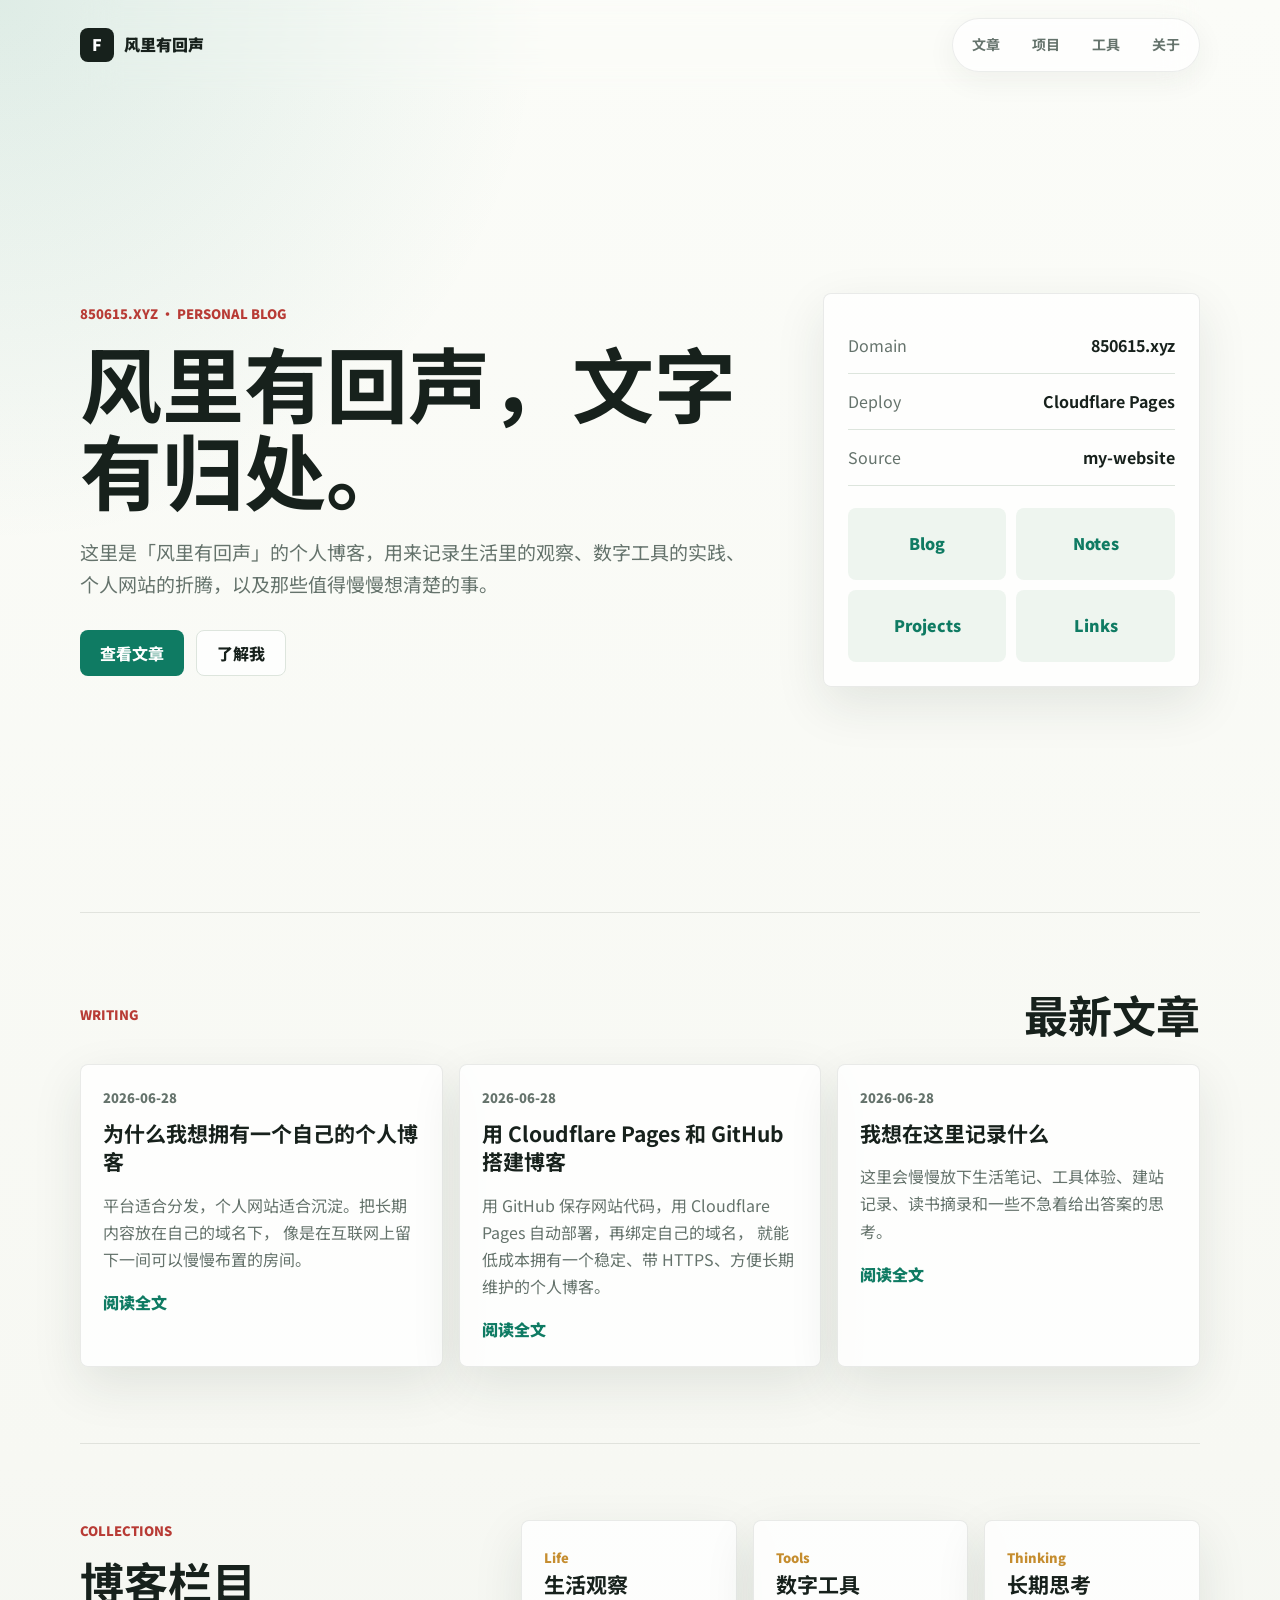
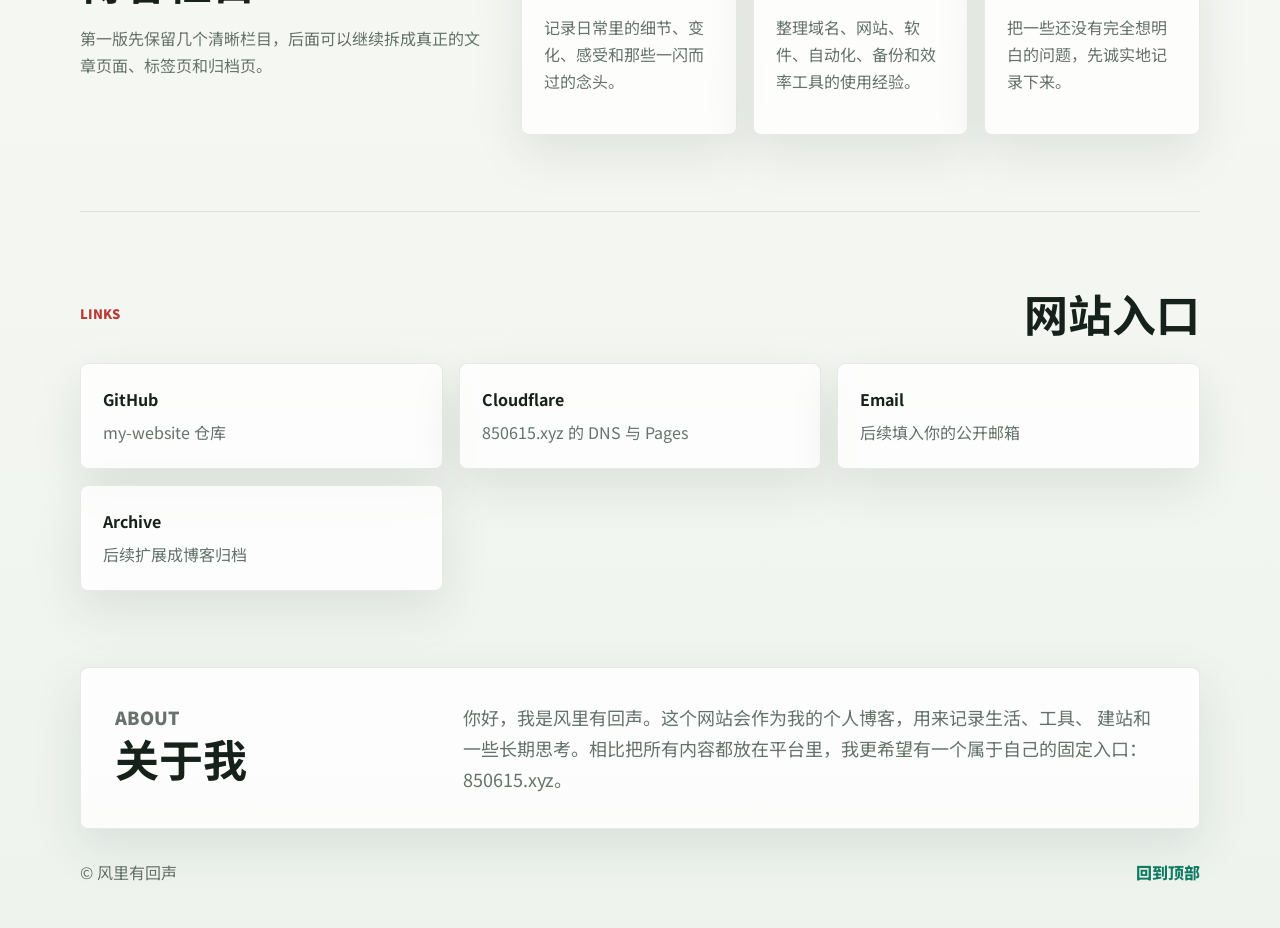
==== index.html @ 33384ec9 "Initial personal blog site" ====
<!doctype html>
<html lang="zh-CN">
  <head>
    <meta charset="utf-8" />
    <meta name="viewport" content="width=device-width, initial-scale=1" />
    <meta
      name="description"
      content="风里有回声的个人博客，记录生活观察、数字工具、个人网站和长期思考。"
    />
    <title>风里有回声 | 个人博客</title>
    <link rel="preconnect" href="https://fonts.googleapis.com" />
    <link rel="preconnect" href="https://fonts.gstatic.com" crossorigin />
    <link
      href="https://fonts.googleapis.com/css2?family=Noto+Sans+SC:wght@400;500;700;900&display=swap"
      rel="stylesheet"
    />
    <link rel="stylesheet" href="./styles.css" />
  </head>
  <body>
    <header class="site-header">
      <a class="brand" href="#top" aria-label="返回首页">
        <span class="brand-mark">F</span>
        <span>风里有回声</span>
      </a>
      <nav class="nav" aria-label="主导航">
        <a href="#writing">文章</a>
        <a href="#projects">项目</a>
        <a href="#tools">工具</a>
        <a href="#about">关于</a>
      </nav>
    </header>

    <main id="top">
      <section class="hero">
        <div class="hero-copy">
          <p class="eyebrow">850615.xyz · Personal Blog</p>
          <h1>风里有回声，文字有归处。</h1>
          <p class="hero-text">
            这里是「风里有回声」的个人博客，用来记录生活里的观察、数字工具的实践、
            个人网站的折腾，以及那些值得慢慢想清楚的事。
          </p>
          <div class="hero-actions">
            <a class="button primary" href="#writing">查看文章</a>
            <a class="button secondary" href="#about">了解我</a>
          </div>
        </div>
        <div class="hero-panel" aria-label="网站概览">
          <div class="status-row">
            <span>Domain</span>
            <strong>850615.xyz</strong>
          </div>
          <div class="status-row">
            <span>Deploy</span>
            <strong>Cloudflare Pages</strong>
          </div>
          <div class="status-row">
            <span>Source</span>
            <strong>my-website</strong>
          </div>
          <div class="mini-grid">
            <span>Blog</span>
            <span>Notes</span>
            <span>Projects</span>
            <span>Links</span>
          </div>
        </div>
      </section>

      <section id="writing" class="section">
        <div class="section-heading">
          <p class="eyebrow">Writing</p>
          <h2>最新文章</h2>
        </div>
        <div class="article-list">
          <article class="article-card">
            <p class="article-date">2026-06-28</p>
            <h3>为什么我想拥有一个自己的个人博客</h3>
            <p>
              平台适合分发，个人网站适合沉淀。把长期内容放在自己的域名下，
              像是在互联网上留下一间可以慢慢布置的房间。
            </p>
            <a href="#">阅读全文</a>
          </article>
          <article class="article-card">
            <p class="article-date">2026-06-28</p>
            <h3>用 Cloudflare Pages 和 GitHub 搭建博客</h3>
            <p>
              用 GitHub 保存网站代码，用 Cloudflare Pages 自动部署，再绑定自己的域名，
              就能低成本拥有一个稳定、带 HTTPS、方便长期维护的个人博客。
            </p>
            <a href="#">阅读全文</a>
          </article>
          <article class="article-card">
            <p class="article-date">2026-06-28</p>
            <h3>我想在这里记录什么</h3>
            <p>
              这里会慢慢放下生活笔记、工具体验、建站记录、读书摘录和一些不急着给出答案的思考。
            </p>
            <a href="#">阅读全文</a>
          </article>
        </div>
      </section>

      <section id="projects" class="section split-section">
        <div>
          <p class="eyebrow">Collections</p>
          <h2>博客栏目</h2>
          <p class="section-copy">
            第一版先保留几个清晰栏目，后面可以继续拆成真正的文章页面、标签页和归档页。
          </p>
        </div>
        <div class="project-grid">
          <article class="project-card">
            <span class="project-tag">Life</span>
            <h3>生活观察</h3>
            <p>记录日常里的细节、变化、感受和那些一闪而过的念头。</p>
          </article>
          <article class="project-card">
            <span class="project-tag">Tools</span>
            <h3>数字工具</h3>
            <p>整理域名、网站、软件、自动化、备份和效率工具的使用经验。</p>
          </article>
          <article class="project-card">
            <span class="project-tag">Thinking</span>
            <h3>长期思考</h3>
            <p>把一些还没有完全想明白的问题，先诚实地记录下来。</p>
          </article>
        </div>
      </section>

      <section id="tools" class="section">
        <div class="section-heading">
          <p class="eyebrow">Links</p>
          <h2>网站入口</h2>
        </div>
        <div class="link-grid">
          <a href="https://github.com/" target="_blank" rel="noopener noreferrer">
            <strong>GitHub</strong>
            <span>my-website 仓库</span>
          </a>
          <a href="https://dash.cloudflare.com/" target="_blank" rel="noopener noreferrer">
            <strong>Cloudflare</strong>
            <span>850615.xyz 的 DNS 与 Pages</span>
          </a>
          <a href="#about">
            <strong>Email</strong>
            <span>后续填入你的公开邮箱</span>
          </a>
          <a href="#writing">
            <strong>Archive</strong>
            <span>后续扩展成博客归档</span>
          </a>
        </div>
      </section>

      <section id="about" class="section about">
        <div>
          <p class="eyebrow">About</p>
          <h2>关于我</h2>
        </div>
        <p>
          你好，我是风里有回声。这个网站会作为我的个人博客，用来记录生活、工具、
          建站和一些长期思考。相比把所有内容都放在平台里，我更希望有一个属于自己的固定入口：
          850615.xyz。
        </p>
      </section>
    </main>

    <footer class="footer">
      <span>© <span id="year"></span> 风里有回声</span>
      <a href="#top">回到顶部</a>
    </footer>

    <script src="./script.js"></script>
  </body>
</html>
---- styles.css ----
:root {
  color-scheme: light;
  --bg: #f7f8f3;
  --paper: #ffffff;
  --ink: #17211c;
  --muted: #65736c;
  --line: #dde5dd;
  --accent: #0f7b63;
  --accent-2: #b83b35;
  --gold: #c58d2f;
  --shadow: 0 18px 50px rgba(28, 48, 40, 0.1);
}

* {
  box-sizing: border-box;
}

html {
  scroll-behavior: smooth;
}

body {
  margin: 0;
  background:
    radial-gradient(circle at top left, rgba(15, 123, 99, 0.12), transparent 34rem),
    linear-gradient(180deg, #fbfcf8 0%, var(--bg) 58%, #eef3ee 100%);
  color: var(--ink);
  font-family: "Noto Sans SC", system-ui, -apple-system, BlinkMacSystemFont, "Segoe UI", sans-serif;
  font-size: 16px;
  line-height: 1.7;
}

a {
  color: inherit;
  text-decoration: none;
}

.site-header {
  position: sticky;
  top: 0;
  z-index: 10;
  display: flex;
  align-items: center;
  justify-content: space-between;
  gap: 24px;
  width: min(1120px, calc(100% - 32px));
  margin: 0 auto;
  padding: 18px 0;
  backdrop-filter: blur(18px);
}

.brand,
.nav {
  display: flex;
  align-items: center;
}

.brand {
  gap: 10px;
  font-weight: 900;
  letter-spacing: 0;
}

.brand-mark {
  display: inline-grid;
  width: 34px;
  height: 34px;
  place-items: center;
  border-radius: 8px;
  background: var(--ink);
  color: #fff;
}

.nav {
  gap: 6px;
  padding: 6px;
  border: 1px solid rgba(23, 33, 28, 0.08);
  border-radius: 999px;
  background: rgba(255, 255, 255, 0.72);
  box-shadow: 0 8px 30px rgba(28, 48, 40, 0.06);
}

.nav a {
  padding: 8px 13px;
  border-radius: 999px;
  color: var(--muted);
  font-size: 14px;
  font-weight: 700;
}

.nav a:hover {
  background: #edf4ef;
  color: var(--ink);
}

main {
  width: min(1120px, calc(100% - 32px));
  margin: 0 auto;
}

.hero {
  display: grid;
  grid-template-columns: minmax(0, 1.3fr) minmax(280px, 0.7fr);
  gap: 42px;
  align-items: center;
  min-height: calc(100vh - 78px);
  padding: 42px 0 64px;
}

.hero-copy h1 {
  max-width: 820px;
  margin: 0;
  font-size: clamp(42px, 7vw, 82px);
  line-height: 1.05;
  letter-spacing: 0;
}

.eyebrow {
  margin: 0 0 14px;
  color: var(--accent-2);
  font-size: 13px;
  font-weight: 900;
  letter-spacing: 0;
  text-transform: uppercase;
}

.hero-text {
  max-width: 680px;
  margin: 24px 0 0;
  color: var(--muted);
  font-size: 19px;
}

.hero-actions {
  display: flex;
  flex-wrap: wrap;
  gap: 12px;
  margin-top: 30px;
}

.button {
  display: inline-flex;
  align-items: center;
  justify-content: center;
  min-height: 46px;
  padding: 0 20px;
  border-radius: 8px;
  font-weight: 800;
}

.button.primary {
  background: var(--accent);
  color: #fff;
}

.button.secondary {
  border: 1px solid var(--line);
  background: rgba(255, 255, 255, 0.78);
}

.hero-panel,
.article-card,
.project-card,
.link-grid a,
.about {
  border: 1px solid rgba(23, 33, 28, 0.09);
  border-radius: 8px;
  background: rgba(255, 255, 255, 0.78);
  box-shadow: var(--shadow);
}

.hero-panel {
  padding: 24px;
}

.status-row {
  display: flex;
  justify-content: space-between;
  gap: 18px;
  padding: 14px 0;
  border-bottom: 1px solid var(--line);
}

.status-row span {
  color: var(--muted);
}

.mini-grid {
  display: grid;
  grid-template-columns: repeat(2, minmax(0, 1fr));
  gap: 10px;
  margin-top: 22px;
}

.mini-grid span {
  display: grid;
  min-height: 72px;
  place-items: center;
  border-radius: 8px;
  background: #eef5ef;
  color: var(--accent);
  font-weight: 900;
}

.section {
  padding: 76px 0;
  border-top: 1px solid rgba(23, 33, 28, 0.1);
}

.section-heading {
  display: flex;
  align-items: end;
  justify-content: space-between;
  gap: 24px;
  margin-bottom: 24px;
}

h2 {
  margin: 0;
  font-size: clamp(28px, 4vw, 44px);
  line-height: 1.16;
  letter-spacing: 0;
}

h3 {
  margin: 0;
  font-size: 21px;
  line-height: 1.35;
  letter-spacing: 0;
}

.article-list,
.project-grid,
.link-grid {
  display: grid;
  grid-template-columns: repeat(3, minmax(0, 1fr));
  gap: 16px;
}

.article-card,
.project-card,
.link-grid a {
  padding: 22px;
}

.article-card p,
.project-card p,
.section-copy,
.about p,
.link-grid span {
  color: var(--muted);
}

.article-date,
.project-tag {
  margin: 0 0 10px;
  color: var(--gold);
  font-size: 13px;
  font-weight: 900;
}

.article-card a {
  color: var(--accent);
  font-weight: 900;
}

.split-section {
  display: grid;
  grid-template-columns: 0.75fr 1.25fr;
  gap: 34px;
  align-items: start;
}

.section-copy {
  margin: 18px 0 0;
}

.link-grid a {
  display: grid;
  gap: 6px;
}

.link-grid a:hover,
.article-card:hover,
.project-card:hover {
  transform: translateY(-2px);
  transition: transform 180ms ease;
}

.about {
  display: grid;
  grid-template-columns: 0.45fr 1fr;
  gap: 32px;
  padding: 34px;
}

.about p {
  margin: 0;
  font-size: 18px;
}

.footer {
  display: flex;
  justify-content: space-between;
  gap: 16px;
  width: min(1120px, calc(100% - 32px));
  margin: 0 auto;
  padding: 30px 0 42px;
  color: var(--muted);
}

.footer a {
  color: var(--accent);
  font-weight: 800;
}

@media (max-width: 820px) {
  .site-header {
    align-items: flex-start;
    flex-direction: column;
  }

  .nav {
    width: 100%;
    overflow-x: auto;
    justify-content: space-between;
  }

  .hero,
  .split-section,
  .about {
    grid-template-columns: 1fr;
  }

  .hero {
    min-height: auto;
    padding-top: 34px;
  }

  .article-list,
  .project-grid,
  .link-grid {
    grid-template-columns: 1fr;
  }

  .section {
    padding: 54px 0;
  }

  .footer {
    flex-direction: column;
  }
}
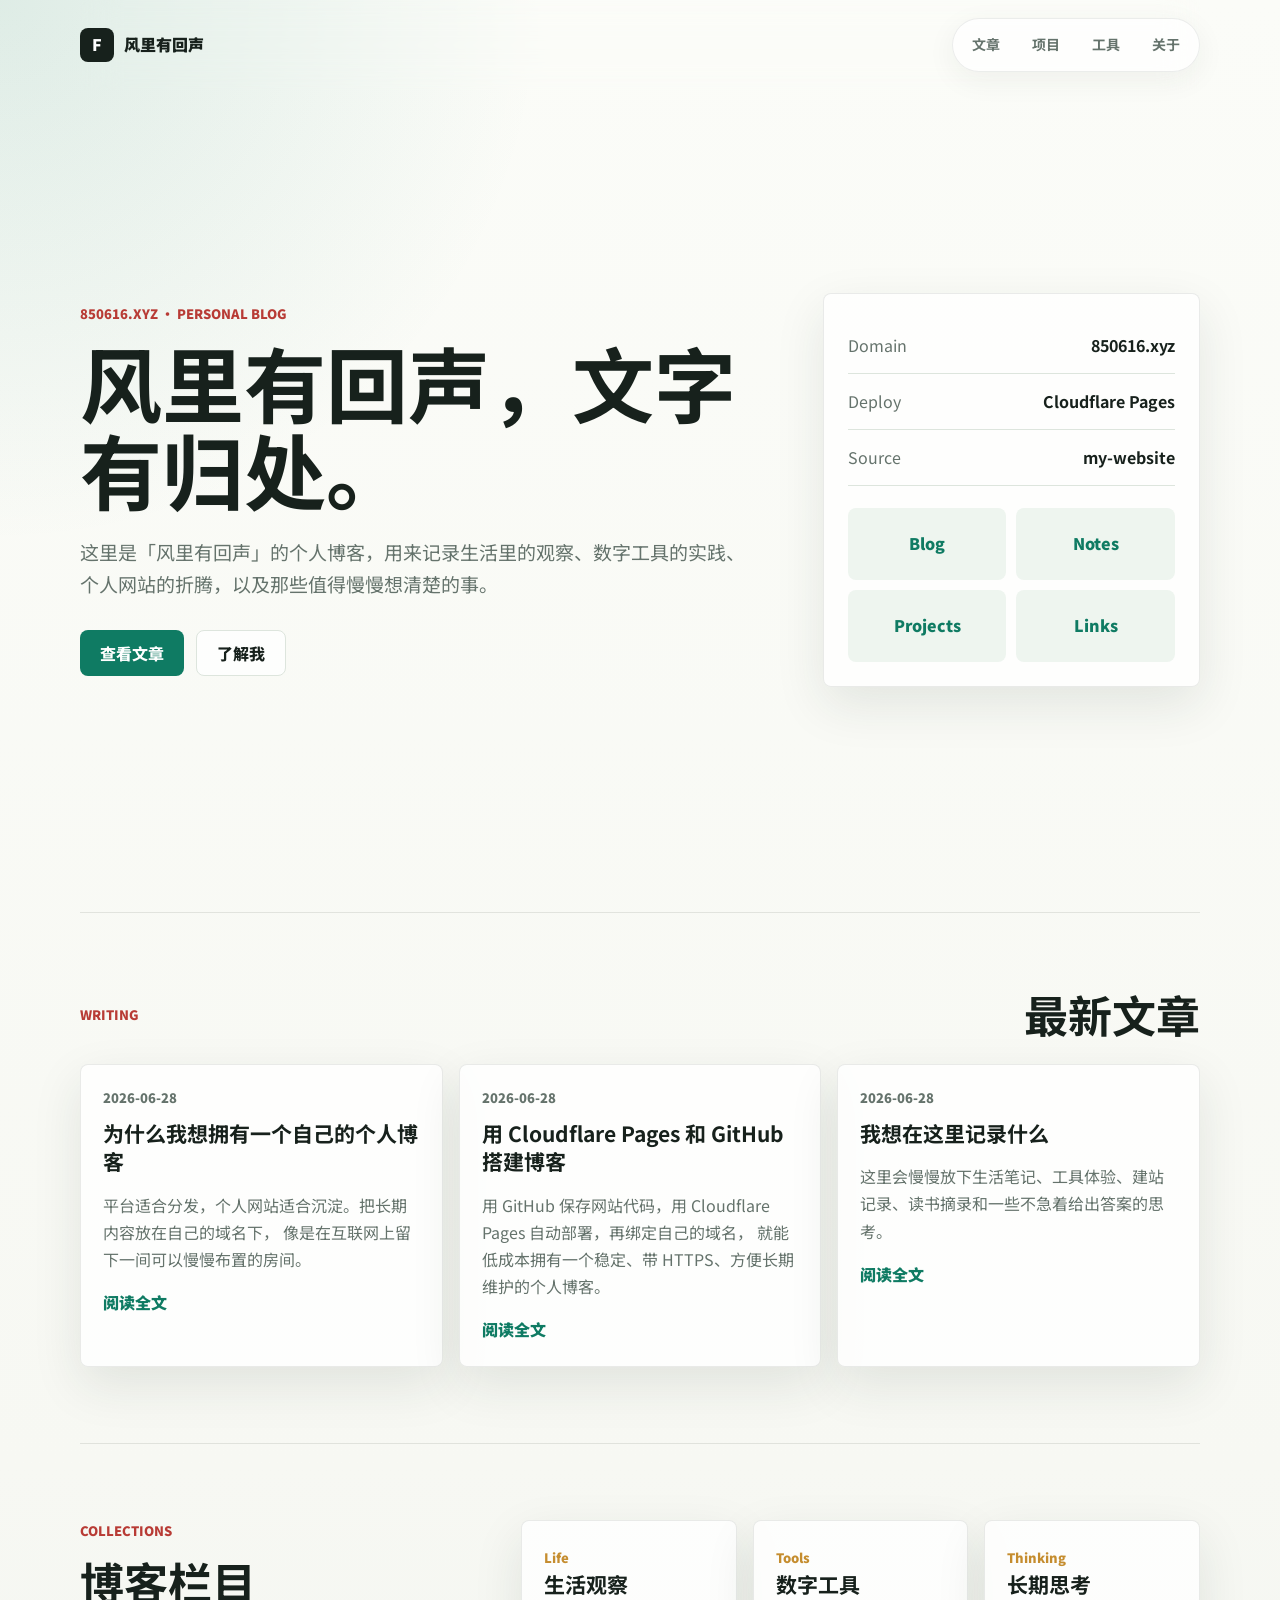
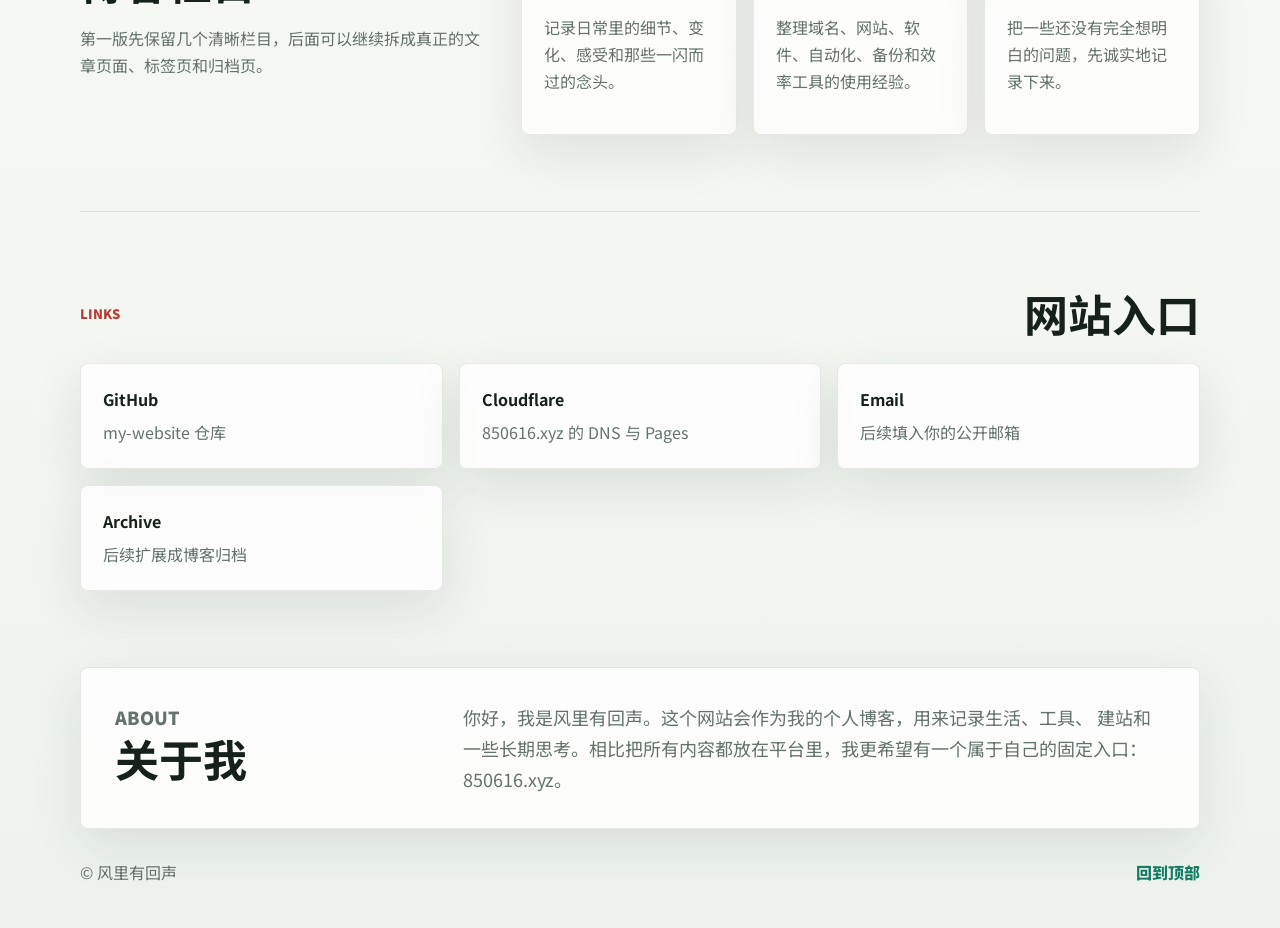
==== commit ed625527: "Fix site domain to 850616.xyz" ====
--- a/index.html
+++ b/index.html
@@ -33,7 +33,7 @@
     <main id="top">
       <section class="hero">
         <div class="hero-copy">
-          <p class="eyebrow">850615.xyz · Personal Blog</p>
+          <p class="eyebrow">850616.xyz · Personal Blog</p>
           <h1>风里有回声，文字有归处。</h1>
           <p class="hero-text">
             这里是「风里有回声」的个人博客，用来记录生活里的观察、数字工具的实践、
@@ -47,7 +47,7 @@
         <div class="hero-panel" aria-label="网站概览">
           <div class="status-row">
             <span>Domain</span>
-            <strong>850615.xyz</strong>
+            <strong>850616.xyz</strong>
           </div>
           <div class="status-row">
             <span>Deploy</span>
@@ -140,7 +140,7 @@
           </a>
           <a href="https://dash.cloudflare.com/" target="_blank" rel="noopener noreferrer">
             <strong>Cloudflare</strong>
-            <span>850615.xyz 的 DNS 与 Pages</span>
+            <span>850616.xyz 的 DNS 与 Pages</span>
           </a>
           <a href="#about">
             <strong>Email</strong>
@@ -161,7 +161,7 @@
         <p>
           你好，我是风里有回声。这个网站会作为我的个人博客，用来记录生活、工具、
           建站和一些长期思考。相比把所有内容都放在平台里，我更希望有一个属于自己的固定入口：
-          850615.xyz。
+          850616.xyz。
         </p>
       </section>
     </main>
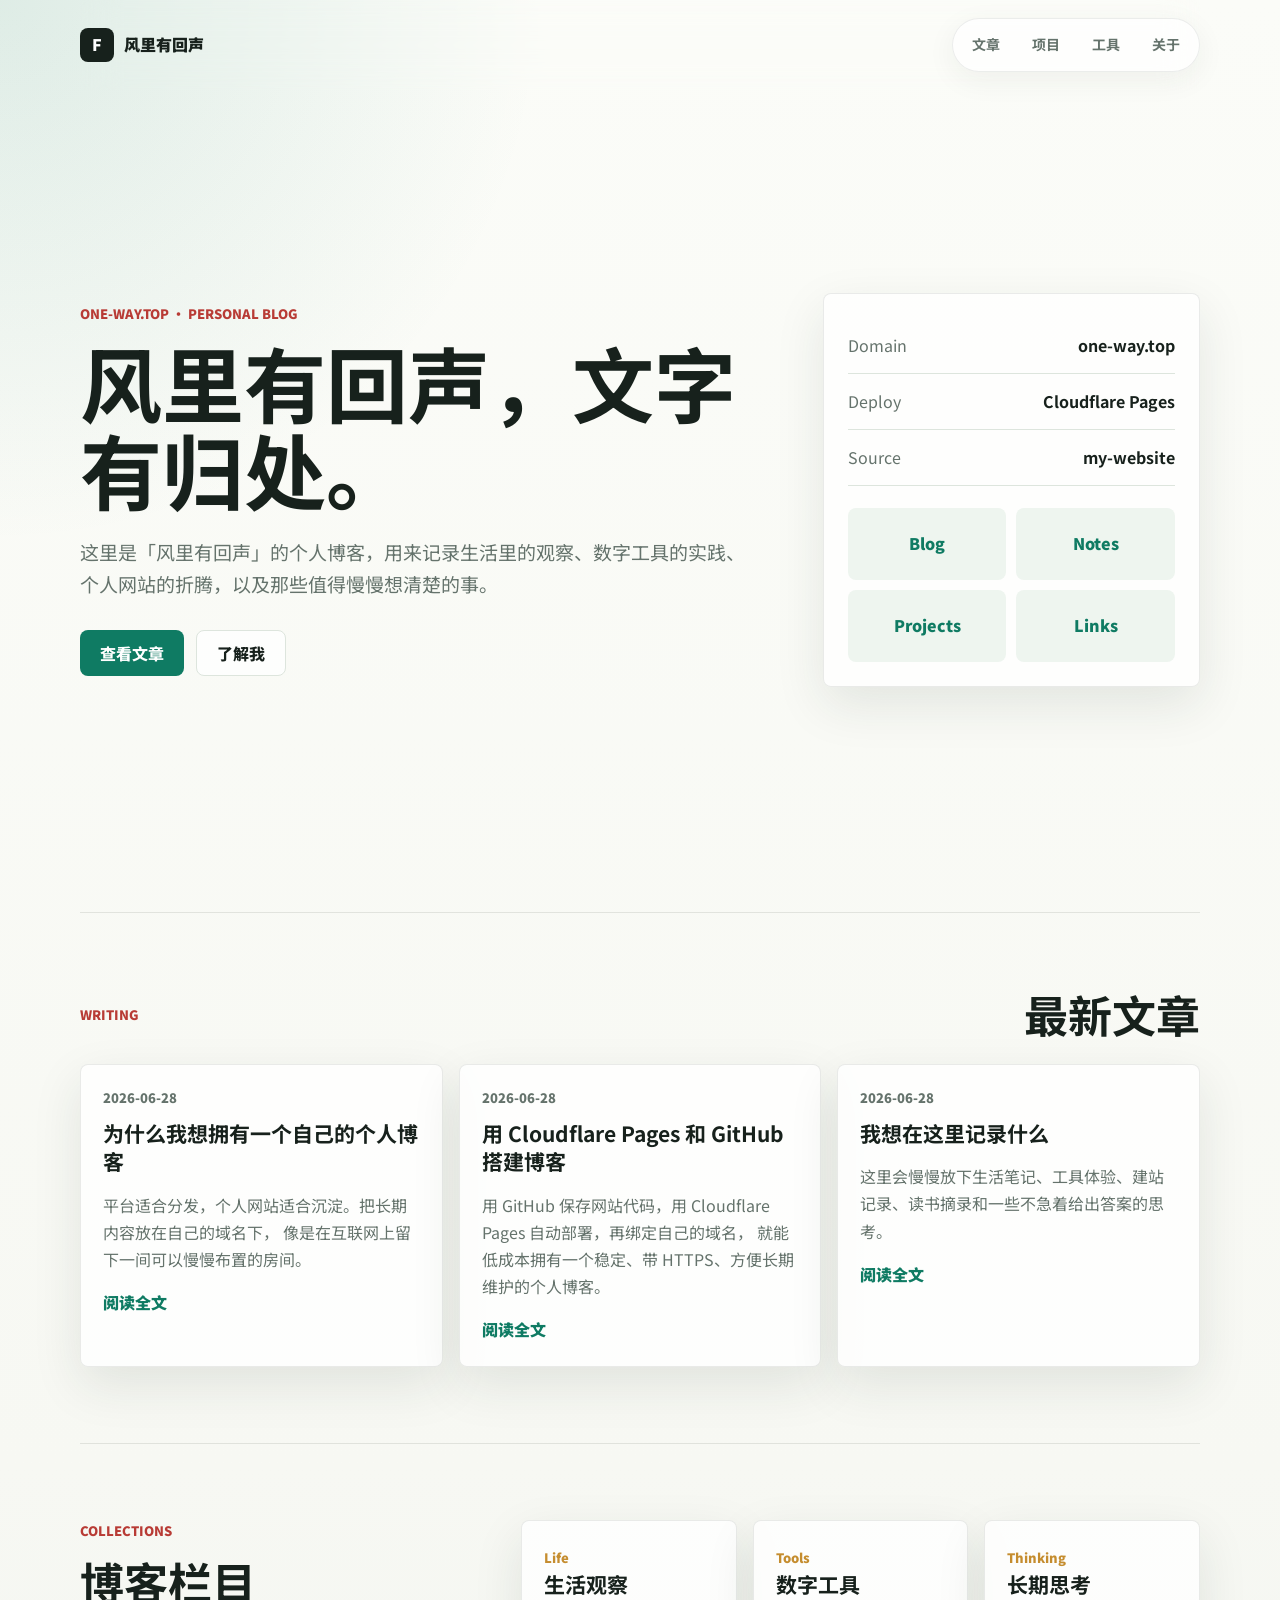
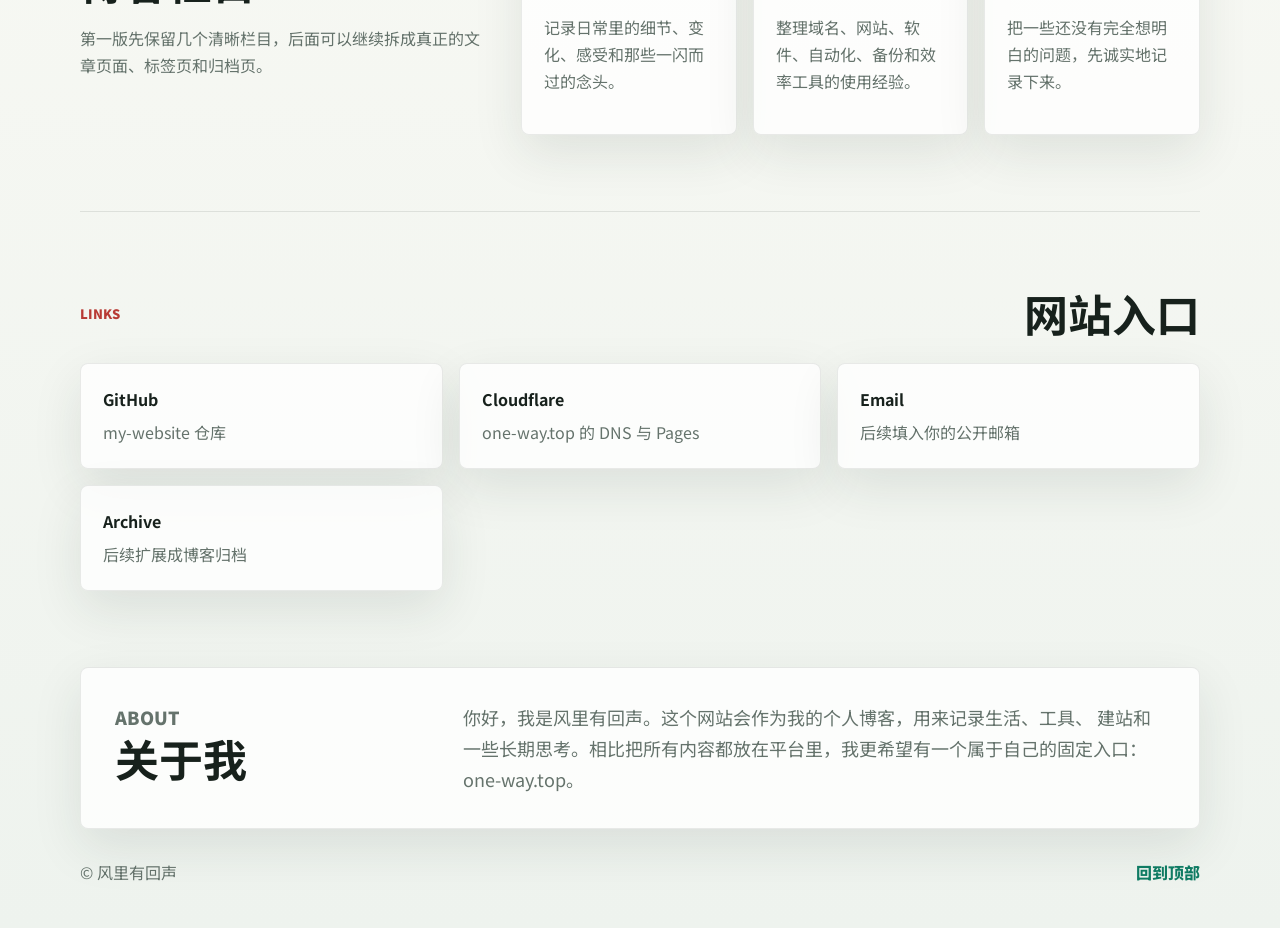
==== commit 111d6ea1: "Change site domain to one-way.top" ====
--- a/index.html
+++ b/index.html
@@ -33,7 +33,7 @@
     <main id="top">
       <section class="hero">
         <div class="hero-copy">
-          <p class="eyebrow">850616.xyz · Personal Blog</p>
+          <p class="eyebrow">one-way.top · Personal Blog</p>
           <h1>风里有回声，文字有归处。</h1>
           <p class="hero-text">
             这里是「风里有回声」的个人博客，用来记录生活里的观察、数字工具的实践、
@@ -47,7 +47,7 @@
         <div class="hero-panel" aria-label="网站概览">
           <div class="status-row">
             <span>Domain</span>
-            <strong>850616.xyz</strong>
+            <strong>one-way.top</strong>
           </div>
           <div class="status-row">
             <span>Deploy</span>
@@ -140,7 +140,7 @@
           </a>
           <a href="https://dash.cloudflare.com/" target="_blank" rel="noopener noreferrer">
             <strong>Cloudflare</strong>
-            <span>850616.xyz 的 DNS 与 Pages</span>
+            <span>one-way.top 的 DNS 与 Pages</span>
           </a>
           <a href="#about">
             <strong>Email</strong>
@@ -161,7 +161,7 @@
         <p>
           你好，我是风里有回声。这个网站会作为我的个人博客，用来记录生活、工具、
           建站和一些长期思考。相比把所有内容都放在平台里，我更希望有一个属于自己的固定入口：
-          850616.xyz。
+          one-way.top。
         </p>
       </section>
     </main>
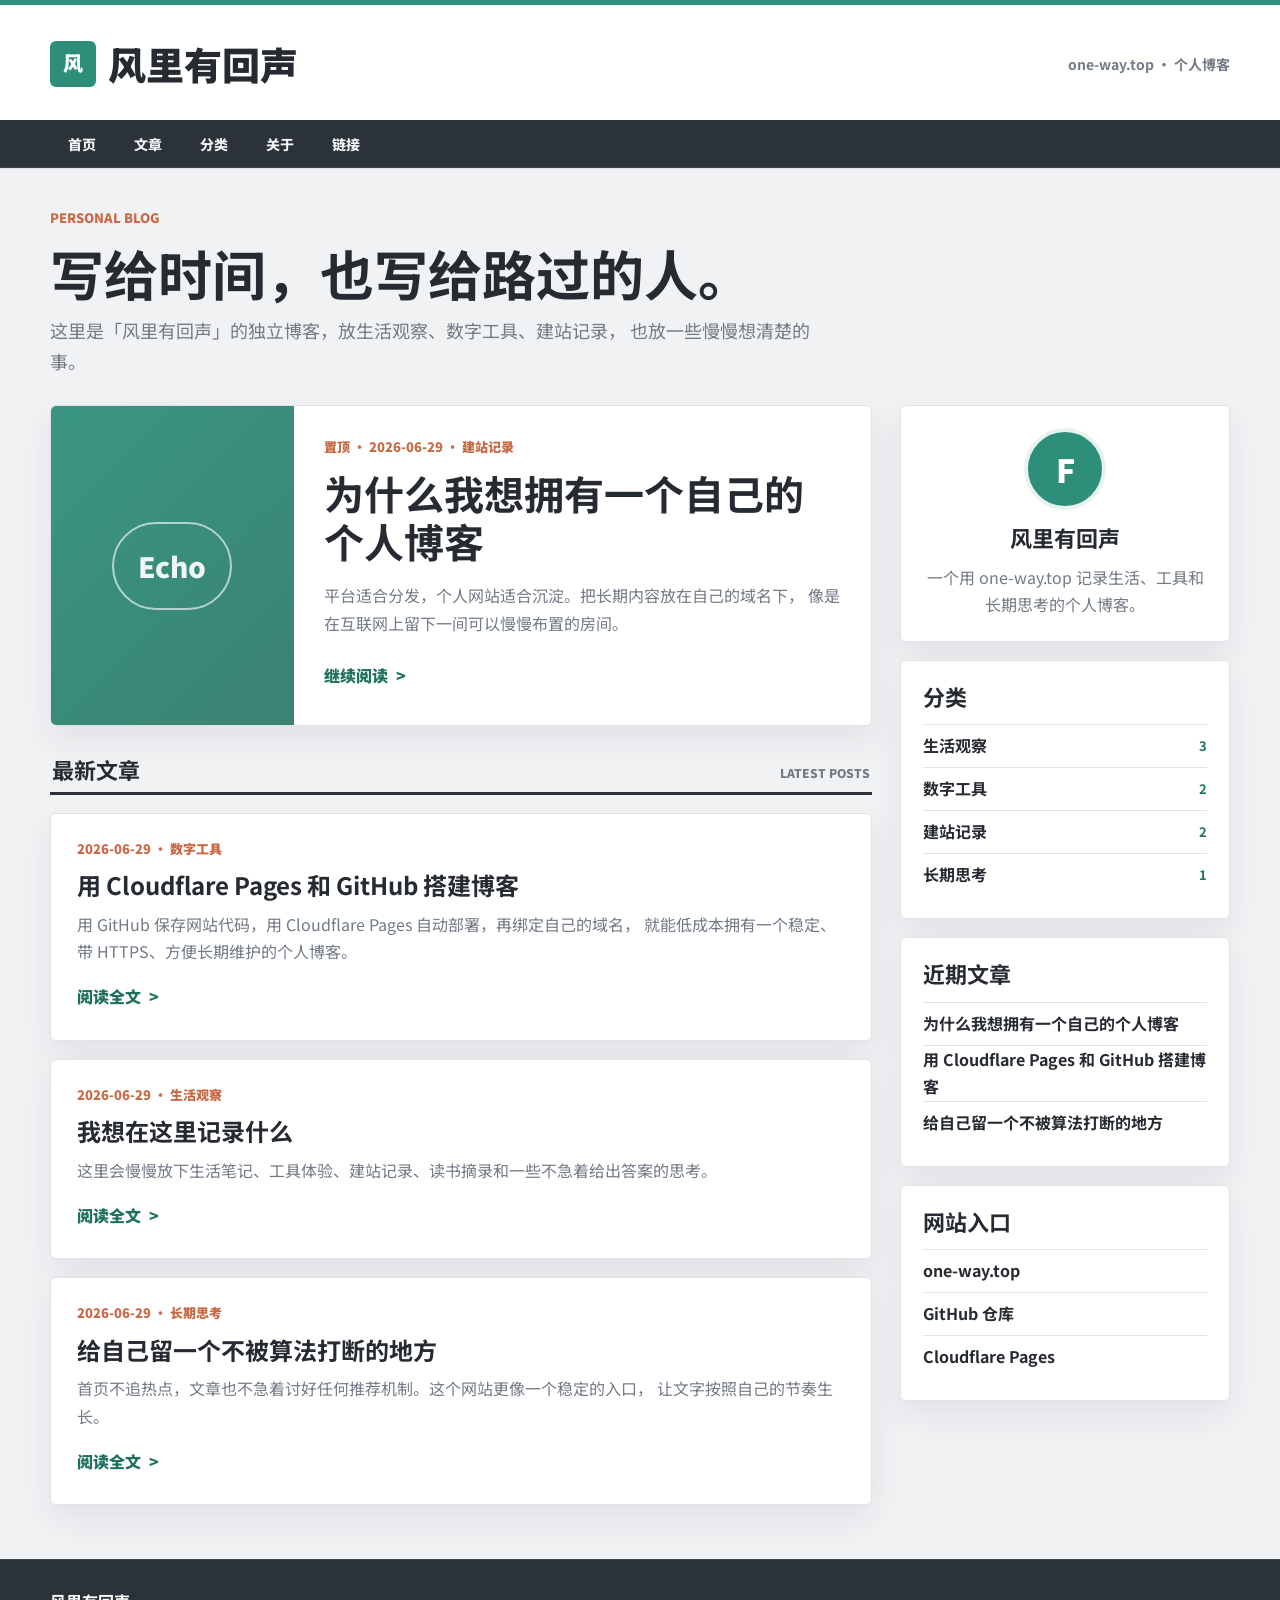
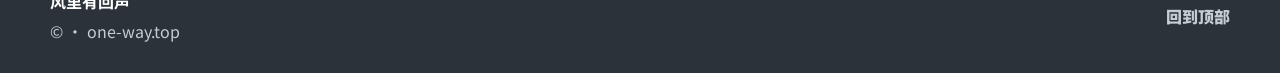
==== commit 83ca82a9: "Replace homepage with blog layout" ====
--- a/index.html
+++ b/index.html
@@ -17,157 +17,134 @@
     <link rel="stylesheet" href="./styles.css" />
   </head>
   <body>
-    <header class="site-header">
-      <a class="brand" href="#top" aria-label="返回首页">
-        <span class="brand-mark">F</span>
-        <span>风里有回声</span>
-      </a>
+    <header class="site-header" id="top">
+      <div class="topbar">
+        <a class="brand" href="#top" aria-label="返回首页">
+          <span class="brand-mark">风</span>
+          <span class="brand-text">风里有回声</span>
+        </a>
+        <p class="tagline">one-way.top · 个人博客</p>
+      </div>
       <nav class="nav" aria-label="主导航">
-        <a href="#writing">文章</a>
-        <a href="#projects">项目</a>
-        <a href="#tools">工具</a>
+        <a href="#latest">首页</a>
+        <a href="#notes">文章</a>
+        <a href="#categories">分类</a>
         <a href="#about">关于</a>
+        <a href="#links">链接</a>
       </nav>
     </header>
 
-    <main id="top">
-      <section class="hero">
-        <div class="hero-copy">
-          <p class="eyebrow">one-way.top · Personal Blog</p>
-          <h1>风里有回声，文字有归处。</h1>
-          <p class="hero-text">
-            这里是「风里有回声」的个人博客，用来记录生活里的观察、数字工具的实践、
-            个人网站的折腾，以及那些值得慢慢想清楚的事。
-          </p>
-          <div class="hero-actions">
-            <a class="button primary" href="#writing">查看文章</a>
-            <a class="button secondary" href="#about">了解我</a>
-          </div>
-        </div>
-        <div class="hero-panel" aria-label="网站概览">
-          <div class="status-row">
-            <span>Domain</span>
-            <strong>one-way.top</strong>
-          </div>
-          <div class="status-row">
-            <span>Deploy</span>
-            <strong>Cloudflare Pages</strong>
-          </div>
-          <div class="status-row">
-            <span>Source</span>
-            <strong>my-website</strong>
-          </div>
-          <div class="mini-grid">
-            <span>Blog</span>
-            <span>Notes</span>
-            <span>Projects</span>
-            <span>Links</span>
-          </div>
-        </div>
+    <main class="site-shell">
+      <section class="intro">
+        <p class="eyebrow">Personal Blog</p>
+        <h1>写给时间，也写给路过的人。</h1>
+        <p>
+          这里是「风里有回声」的独立博客，放生活观察、数字工具、建站记录，
+          也放一些慢慢想清楚的事。
+        </p>
       </section>
 
-      <section id="writing" class="section">
-        <div class="section-heading">
-          <p class="eyebrow">Writing</p>
-          <h2>最新文章</h2>
-        </div>
-        <div class="article-list">
-          <article class="article-card">
-            <p class="article-date">2026-06-28</p>
-            <h3>为什么我想拥有一个自己的个人博客</h3>
-            <p>
-              平台适合分发，个人网站适合沉淀。把长期内容放在自己的域名下，
-              像是在互联网上留下一间可以慢慢布置的房间。
-            </p>
-            <a href="#">阅读全文</a>
+      <div class="content-layout">
+        <section class="post-feed" id="latest" aria-label="最新文章">
+          <article class="featured-post">
+            <div class="post-visual">
+              <span>Echo</span>
+            </div>
+            <div class="featured-copy">
+              <p class="post-meta">置顶 · 2026-06-29 · 建站记录</p>
+              <h2>为什么我想拥有一个自己的个人博客</h2>
+              <p>
+                平台适合分发，个人网站适合沉淀。把长期内容放在自己的域名下，
+                像是在互联网上留下一间可以慢慢布置的房间。
+              </p>
+              <a class="read-more" href="#">继续阅读</a>
+            </div>
           </article>
-          <article class="article-card">
-            <p class="article-date">2026-06-28</p>
+
+          <div class="section-title" id="notes">
+            <h2>最新文章</h2>
+            <span>Latest Posts</span>
+          </div>
+
+          <article class="post-card">
+            <p class="post-meta">2026-06-29 · 数字工具</p>
             <h3>用 Cloudflare Pages 和 GitHub 搭建博客</h3>
             <p>
               用 GitHub 保存网站代码，用 Cloudflare Pages 自动部署，再绑定自己的域名，
               就能低成本拥有一个稳定、带 HTTPS、方便长期维护的个人博客。
             </p>
-            <a href="#">阅读全文</a>
+            <a class="read-more" href="#">阅读全文</a>
           </article>
-          <article class="article-card">
-            <p class="article-date">2026-06-28</p>
+
+          <article class="post-card">
+            <p class="post-meta">2026-06-29 · 生活观察</p>
             <h3>我想在这里记录什么</h3>
             <p>
               这里会慢慢放下生活笔记、工具体验、建站记录、读书摘录和一些不急着给出答案的思考。
             </p>
-            <a href="#">阅读全文</a>
+            <a class="read-more" href="#">阅读全文</a>
           </article>
-        </div>
-      </section>
 
-      <section id="projects" class="section split-section">
-        <div>
-          <p class="eyebrow">Collections</p>
-          <h2>博客栏目</h2>
-          <p class="section-copy">
-            第一版先保留几个清晰栏目，后面可以继续拆成真正的文章页面、标签页和归档页。
-          </p>
-        </div>
-        <div class="project-grid">
-          <article class="project-card">
-            <span class="project-tag">Life</span>
-            <h3>生活观察</h3>
-            <p>记录日常里的细节、变化、感受和那些一闪而过的念头。</p>
+          <article class="post-card">
+            <p class="post-meta">2026-06-29 · 长期思考</p>
+            <h3>给自己留一个不被算法打断的地方</h3>
+            <p>
+              首页不追热点，文章也不急着讨好任何推荐机制。这个网站更像一个稳定的入口，
+              让文字按照自己的节奏生长。
+            </p>
+            <a class="read-more" href="#">阅读全文</a>
           </article>
-          <article class="project-card">
-            <span class="project-tag">Tools</span>
-            <h3>数字工具</h3>
-            <p>整理域名、网站、软件、自动化、备份和效率工具的使用经验。</p>
-          </article>
-          <article class="project-card">
-            <span class="project-tag">Thinking</span>
-            <h3>长期思考</h3>
-            <p>把一些还没有完全想明白的问题，先诚实地记录下来。</p>
-          </article>
-        </div>
-      </section>
+        </section>
 
-      <section id="tools" class="section">
-        <div class="section-heading">
-          <p class="eyebrow">Links</p>
-          <h2>网站入口</h2>
-        </div>
-        <div class="link-grid">
-          <a href="https://github.com/" target="_blank" rel="noopener noreferrer">
-            <strong>GitHub</strong>
-            <span>my-website 仓库</span>
-          </a>
-          <a href="https://dash.cloudflare.com/" target="_blank" rel="noopener noreferrer">
-            <strong>Cloudflare</strong>
-            <span>one-way.top 的 DNS 与 Pages</span>
-          </a>
-          <a href="#about">
-            <strong>Email</strong>
-            <span>后续填入你的公开邮箱</span>
-          </a>
-          <a href="#writing">
-            <strong>Archive</strong>
-            <span>后续扩展成博客归档</span>
-          </a>
-        </div>
-      </section>
+        <aside class="sidebar" aria-label="侧边栏">
+          <section class="widget profile-widget" id="about">
+            <div class="avatar">F</div>
+            <h2>风里有回声</h2>
+            <p>
+              一个用 one-way.top 记录生活、工具和长期思考的个人博客。
+            </p>
+          </section>
 
-      <section id="about" class="section about">
-        <div>
-          <p class="eyebrow">About</p>
-          <h2>关于我</h2>
-        </div>
-        <p>
-          你好，我是风里有回声。这个网站会作为我的个人博客，用来记录生活、工具、
-          建站和一些长期思考。相比把所有内容都放在平台里，我更希望有一个属于自己的固定入口：
-          one-way.top。
-        </p>
-      </section>
+          <section class="widget" id="categories">
+            <h2>分类</h2>
+            <ul class="category-list">
+              <li><a href="#notes"><span>生活观察</span><strong>3</strong></a></li>
+              <li><a href="#notes"><span>数字工具</span><strong>2</strong></a></li>
+              <li><a href="#notes"><span>建站记录</span><strong>2</strong></a></li>
+              <li><a href="#notes"><span>长期思考</span><strong>1</strong></a></li>
+            </ul>
+          </section>
+
+          <section class="widget">
+            <h2>近期文章</h2>
+            <div class="mini-posts">
+              <a href="#">为什么我想拥有一个自己的个人博客</a>
+              <a href="#">用 Cloudflare Pages 和 GitHub 搭建博客</a>
+              <a href="#">给自己留一个不被算法打断的地方</a>
+            </div>
+          </section>
+
+          <section class="widget" id="links">
+            <h2>网站入口</h2>
+            <div class="link-list">
+              <a href="https://one-way.top" target="_blank" rel="noopener noreferrer">one-way.top</a>
+              <a href="https://github.com/oneway9168/my-website" target="_blank" rel="noopener noreferrer">
+                GitHub 仓库
+              </a>
+              <a href="https://dash.cloudflare.com/" target="_blank" rel="noopener noreferrer">
+                Cloudflare Pages
+              </a>
+            </div>
+          </section>
+        </aside>
+      </div>
     </main>
 
-    <footer class="footer">
-      <span>© <span id="year"></span> 风里有回声</span>
+    <footer class="site-footer">
+      <div>
+        <strong>风里有回声</strong>
+        <span>© <span id="year"></span> · one-way.top</span>
+      </div>
       <a href="#top">回到顶部</a>
     </footer>
 
--- a/styles.css
+++ b/styles.css
@@ -1,14 +1,17 @@
 :root {
   color-scheme: light;
-  --bg: #f7f8f3;
+  --bg: #f1f2f4;
   --paper: #ffffff;
-  --ink: #17211c;
-  --muted: #65736c;
-  --line: #dde5dd;
-  --accent: #0f7b63;
-  --accent-2: #b83b35;
-  --gold: #c58d2f;
-  --shadow: 0 18px 50px rgba(28, 48, 40, 0.1);
+  --ink: #262a31;
+  --muted: #737b86;
+  --line: #dfe3e8;
+  --nav: #2c323a;
+  --nav-2: #3a424d;
+  --accent: #2d8f7a;
+  --accent-dark: #20715f;
+  --warm: #c86a45;
+  --soft: #f7f4ef;
+  --shadow: 0 14px 34px rgba(38, 42, 49, 0.08);
 }
 
 * {
@@ -21,13 +24,11 @@
 
 body {
   margin: 0;
-  background:
-    radial-gradient(circle at top left, rgba(15, 123, 99, 0.12), transparent 34rem),
-    linear-gradient(180deg, #fbfcf8 0%, var(--bg) 58%, #eef3ee 100%);
+  background: var(--bg);
   color: var(--ink);
   font-family: "Noto Sans SC", system-ui, -apple-system, BlinkMacSystemFont, "Segoe UI", sans-serif;
   font-size: 16px;
-  line-height: 1.7;
+  line-height: 1.72;
 }
 
 a {
@@ -36,318 +37,396 @@
 }
 
 .site-header {
-  position: sticky;
-  top: 0;
-  z-index: 10;
+  background: var(--paper);
+  border-top: 5px solid var(--accent);
+  border-bottom: 1px solid var(--line);
+}
+
+.topbar {
   display: flex;
   align-items: center;
   justify-content: space-between;
   gap: 24px;
-  width: min(1120px, calc(100% - 32px));
+  width: min(1180px, calc(100% - 32px));
   margin: 0 auto;
-  padding: 18px 0;
-  backdrop-filter: blur(18px);
-}
-
-.brand,
-.nav {
-  display: flex;
-  align-items: center;
+  padding: 26px 0 24px;
 }
 
 .brand {
-  gap: 10px;
-  font-weight: 900;
-  letter-spacing: 0;
+  display: inline-flex;
+  align-items: center;
+  gap: 12px;
 }
 
 .brand-mark {
-  display: inline-grid;
-  width: 34px;
-  height: 34px;
+  display: grid;
+  width: 46px;
+  height: 46px;
   place-items: center;
-  border-radius: 8px;
-  background: var(--ink);
+  border-radius: 6px;
+  background: var(--accent);
   color: #fff;
-}
-
-.nav {
-  gap: 6px;
-  padding: 6px;
-  border: 1px solid rgba(23, 33, 28, 0.08);
-  border-radius: 999px;
-  background: rgba(255, 255, 255, 0.72);
-  box-shadow: 0 8px 30px rgba(28, 48, 40, 0.06);
-}
-
-.nav a {
-  padding: 8px 13px;
-  border-radius: 999px;
+  font-size: 20px;
+  font-weight: 900;
+}
+
+.brand-text {
+  color: var(--ink);
+  font-size: clamp(25px, 4vw, 38px);
+  font-weight: 900;
+  letter-spacing: 0;
+}
+
+.tagline {
+  margin: 0;
   color: var(--muted);
   font-size: 14px;
   font-weight: 700;
 }
 
+.nav {
+  background: var(--nav);
+  box-shadow: inset 0 -1px 0 rgba(255, 255, 255, 0.08);
+}
+
+.nav {
+  display: flex;
+  gap: 2px;
+  width: 100%;
+  overflow-x: auto;
+  padding: 0 max(16px, calc((100vw - 1180px) / 2));
+}
+
+.nav a {
+  display: inline-flex;
+  align-items: center;
+  min-height: 48px;
+  padding: 0 18px;
+  color: #f4f7f8;
+  font-size: 14px;
+  font-weight: 800;
+  white-space: nowrap;
+}
+
 .nav a:hover {
-  background: #edf4ef;
-  color: var(--ink);
-}
-
-main {
-  width: min(1120px, calc(100% - 32px));
+  background: var(--nav-2);
+}
+
+.site-shell {
+  width: min(1180px, calc(100% - 32px));
   margin: 0 auto;
 }
 
-.hero {
-  display: grid;
-  grid-template-columns: minmax(0, 1.3fr) minmax(280px, 0.7fr);
-  gap: 42px;
-  align-items: center;
-  min-height: calc(100vh - 78px);
-  padding: 42px 0 64px;
-}
-
-.hero-copy h1 {
-  max-width: 820px;
-  margin: 0;
-  font-size: clamp(42px, 7vw, 82px);
-  line-height: 1.05;
-  letter-spacing: 0;
-}
-
-.eyebrow {
-  margin: 0 0 14px;
-  color: var(--accent-2);
+.intro {
+  display: grid;
+  gap: 12px;
+  padding: 38px 0 28px;
+}
+
+.eyebrow,
+.post-meta {
+  margin: 0;
+  color: var(--warm);
   font-size: 13px;
   font-weight: 900;
   letter-spacing: 0;
   text-transform: uppercase;
 }
 
-.hero-text {
-  max-width: 680px;
-  margin: 24px 0 0;
+.intro h1 {
+  max-width: 780px;
+  margin: 0;
+  font-size: clamp(32px, 5vw, 54px);
+  line-height: 1.14;
+  letter-spacing: 0;
+}
+
+.intro p:last-child {
+  max-width: 760px;
+  margin: 0;
   color: var(--muted);
-  font-size: 19px;
-}
-
-.hero-actions {
-  display: flex;
-  flex-wrap: wrap;
-  gap: 12px;
-  margin-top: 30px;
-}
-
-.button {
+  font-size: 18px;
+}
+
+.content-layout {
+  display: grid;
+  grid-template-columns: minmax(0, 1fr) 330px;
+  gap: 28px;
+  align-items: start;
+  padding-bottom: 54px;
+}
+
+.post-feed {
+  display: grid;
+  gap: 18px;
+}
+
+.featured-post,
+.post-card,
+.widget {
+  border: 1px solid var(--line);
+  border-radius: 6px;
+  background: var(--paper);
+  box-shadow: var(--shadow);
+}
+
+.featured-post {
+  display: grid;
+  grid-template-columns: minmax(220px, 0.42fr) minmax(0, 1fr);
+  overflow: hidden;
+}
+
+.post-visual {
+  display: grid;
+  min-height: 280px;
+  place-items: center;
+  background:
+    linear-gradient(135deg, rgba(45, 143, 122, 0.94), rgba(32, 113, 95, 0.88)),
+    repeating-linear-gradient(45deg, rgba(255, 255, 255, 0.12) 0 2px, transparent 2px 12px);
+  color: rgba(255, 255, 255, 0.92);
+}
+
+.post-visual span {
+  border: 2px solid rgba(255, 255, 255, 0.62);
+  border-radius: 999px;
+  padding: 18px 24px;
+  font-size: 28px;
+  font-weight: 900;
+}
+
+.featured-copy {
+  padding: 30px;
+}
+
+.featured-copy h2,
+.section-title h2,
+.widget h2 {
+  margin: 0;
+}
+
+.featured-copy h2 {
+  margin-top: 10px;
+  font-size: clamp(28px, 4vw, 40px);
+  line-height: 1.22;
+  letter-spacing: 0;
+}
+
+.featured-copy p:not(.post-meta),
+.post-card p:not(.post-meta),
+.widget p {
+  color: var(--muted);
+}
+
+.read-more {
   display: inline-flex;
   align-items: center;
-  justify-content: center;
-  min-height: 46px;
-  padding: 0 20px;
-  border-radius: 8px;
-  font-weight: 800;
-}
-
-.button.primary {
-  background: var(--accent);
-  color: #fff;
-}
-
-.button.secondary {
-  border: 1px solid var(--line);
-  background: rgba(255, 255, 255, 0.78);
-}
-
-.hero-panel,
-.article-card,
-.project-card,
-.link-grid a,
-.about {
-  border: 1px solid rgba(23, 33, 28, 0.09);
-  border-radius: 8px;
-  background: rgba(255, 255, 255, 0.78);
-  box-shadow: var(--shadow);
-}
-
-.hero-panel {
-  padding: 24px;
-}
-
-.status-row {
-  display: flex;
-  justify-content: space-between;
-  gap: 18px;
-  padding: 14px 0;
-  border-bottom: 1px solid var(--line);
-}
-
-.status-row span {
-  color: var(--muted);
-}
-
-.mini-grid {
-  display: grid;
-  grid-template-columns: repeat(2, minmax(0, 1fr));
-  gap: 10px;
-  margin-top: 22px;
-}
-
-.mini-grid span {
-  display: grid;
-  min-height: 72px;
-  place-items: center;
-  border-radius: 8px;
-  background: #eef5ef;
-  color: var(--accent);
-  font-weight: 900;
-}
-
-.section {
-  padding: 76px 0;
-  border-top: 1px solid rgba(23, 33, 28, 0.1);
-}
-
-.section-heading {
+  min-height: 38px;
+  margin-top: 4px;
+  color: var(--accent-dark);
+  font-weight: 900;
+}
+
+.read-more::after {
+  content: ">";
+  margin-left: 8px;
+}
+
+.section-title {
   display: flex;
   align-items: end;
   justify-content: space-between;
-  gap: 24px;
-  margin-bottom: 24px;
-}
-
-h2 {
-  margin: 0;
-  font-size: clamp(28px, 4vw, 44px);
-  line-height: 1.16;
-  letter-spacing: 0;
-}
-
-h3 {
-  margin: 0;
-  font-size: 21px;
-  line-height: 1.35;
-  letter-spacing: 0;
-}
-
-.article-list,
-.project-grid,
-.link-grid {
-  display: grid;
-  grid-template-columns: repeat(3, minmax(0, 1fr));
-  gap: 16px;
-}
-
-.article-card,
-.project-card,
-.link-grid a {
+  gap: 18px;
+  margin-top: 12px;
+  padding: 0 2px 8px;
+  border-bottom: 3px solid var(--nav);
+}
+
+.section-title h2,
+.widget h2 {
+  font-size: 22px;
+  line-height: 1.25;
+  letter-spacing: 0;
+}
+
+.section-title span {
+  color: var(--muted);
+  font-size: 12px;
+  font-weight: 900;
+  text-transform: uppercase;
+}
+
+.post-card {
+  padding: 24px 26px;
+}
+
+.post-card h3 {
+  margin: 9px 0 10px;
+  font-size: 24px;
+  line-height: 1.32;
+  letter-spacing: 0;
+}
+
+.post-card p {
+  margin: 0 0 8px;
+}
+
+.sidebar {
+  display: grid;
+  gap: 18px;
+  position: sticky;
+  top: 16px;
+}
+
+.widget {
   padding: 22px;
 }
 
-.article-card p,
-.project-card p,
-.section-copy,
-.about p,
-.link-grid span {
-  color: var(--muted);
-}
-
-.article-date,
-.project-tag {
-  margin: 0 0 10px;
-  color: var(--gold);
+.profile-widget {
+  text-align: center;
+}
+
+.avatar {
+  display: grid;
+  width: 82px;
+  height: 82px;
+  margin: 0 auto 14px;
+  place-items: center;
+  border: 4px solid #e8f3ef;
+  border-radius: 50%;
+  background: var(--accent);
+  color: #fff;
+  font-size: 32px;
+  font-weight: 900;
+}
+
+.profile-widget p {
+  margin: 12px 0 0;
+}
+
+.category-list,
+.mini-posts,
+.link-list {
+  display: grid;
+  gap: 0;
+  margin: 14px 0 0;
+  padding: 0;
+}
+
+.category-list {
+  list-style: none;
+}
+
+.category-list a,
+.mini-posts a,
+.link-list a {
+  display: flex;
+  align-items: center;
+  justify-content: space-between;
+  gap: 14px;
+  min-height: 43px;
+  border-top: 1px solid var(--line);
+  color: var(--ink);
+  font-weight: 700;
+}
+
+.mini-posts a,
+.link-list a {
+  justify-content: flex-start;
+}
+
+.category-list strong {
+  color: var(--accent-dark);
   font-size: 13px;
-  font-weight: 900;
-}
-
-.article-card a {
-  color: var(--accent);
-  font-weight: 900;
-}
-
-.split-section {
-  display: grid;
-  grid-template-columns: 0.75fr 1.25fr;
-  gap: 34px;
-  align-items: start;
-}
-
-.section-copy {
-  margin: 18px 0 0;
-}
-
-.link-grid a {
-  display: grid;
-  gap: 6px;
-}
-
-.link-grid a:hover,
-.article-card:hover,
-.project-card:hover {
-  transform: translateY(-2px);
-  transition: transform 180ms ease;
-}
-
-.about {
-  display: grid;
-  grid-template-columns: 0.45fr 1fr;
-  gap: 32px;
-  padding: 34px;
-}
-
-.about p {
-  margin: 0;
-  font-size: 18px;
-}
-
-.footer {
+}
+
+.category-list a:hover,
+.mini-posts a:hover,
+.link-list a:hover {
+  color: var(--accent-dark);
+}
+
+.site-footer {
   display: flex;
+  align-items: center;
   justify-content: space-between;
   gap: 16px;
-  width: min(1120px, calc(100% - 32px));
-  margin: 0 auto;
-  padding: 30px 0 42px;
-  color: var(--muted);
-}
-
-.footer a {
-  color: var(--accent);
-  font-weight: 800;
-}
-
-@media (max-width: 820px) {
-  .site-header {
+  padding: 28px max(16px, calc((100vw - 1180px) / 2));
+  border-top: 1px solid rgba(255, 255, 255, 0.1);
+  background: var(--nav);
+  color: #dce3e7;
+}
+
+.site-footer div {
+  display: grid;
+  gap: 2px;
+}
+
+.site-footer strong {
+  color: #fff;
+}
+
+.site-footer span,
+.site-footer a {
+  color: #c4cdd3;
+}
+
+.site-footer a {
+  font-weight: 900;
+}
+
+@media (max-width: 900px) {
+  .topbar {
     align-items: flex-start;
     flex-direction: column;
+    gap: 8px;
+  }
+
+  .content-layout,
+  .featured-post {
+    grid-template-columns: 1fr;
+  }
+
+  .post-visual {
+    min-height: 190px;
+  }
+
+  .sidebar {
+    position: static;
+  }
+}
+
+@media (max-width: 620px) {
+  body {
+    font-size: 15px;
+  }
+
+  .site-shell,
+  .topbar {
+    width: min(100% - 24px, 1180px);
   }
 
   .nav {
-    width: 100%;
-    overflow-x: auto;
-    justify-content: space-between;
-  }
-
-  .hero,
-  .split-section,
-  .about {
-    grid-template-columns: 1fr;
-  }
-
-  .hero {
-    min-height: auto;
-    padding-top: 34px;
-  }
-
-  .article-list,
-  .project-grid,
-  .link-grid {
-    grid-template-columns: 1fr;
-  }
-
-  .section {
-    padding: 54px 0;
-  }
-
-  .footer {
+    padding: 0 12px;
+  }
+
+  .nav a {
+    min-height: 46px;
+    padding: 0 14px;
+  }
+
+  .intro {
+    padding-top: 28px;
+  }
+
+  .featured-copy,
+  .post-card,
+  .widget {
+    padding: 20px;
+  }
+
+  .site-footer {
+    align-items: flex-start;
     flex-direction: column;
-  }
-}
+    padding: 24px 16px;
+  }
+}
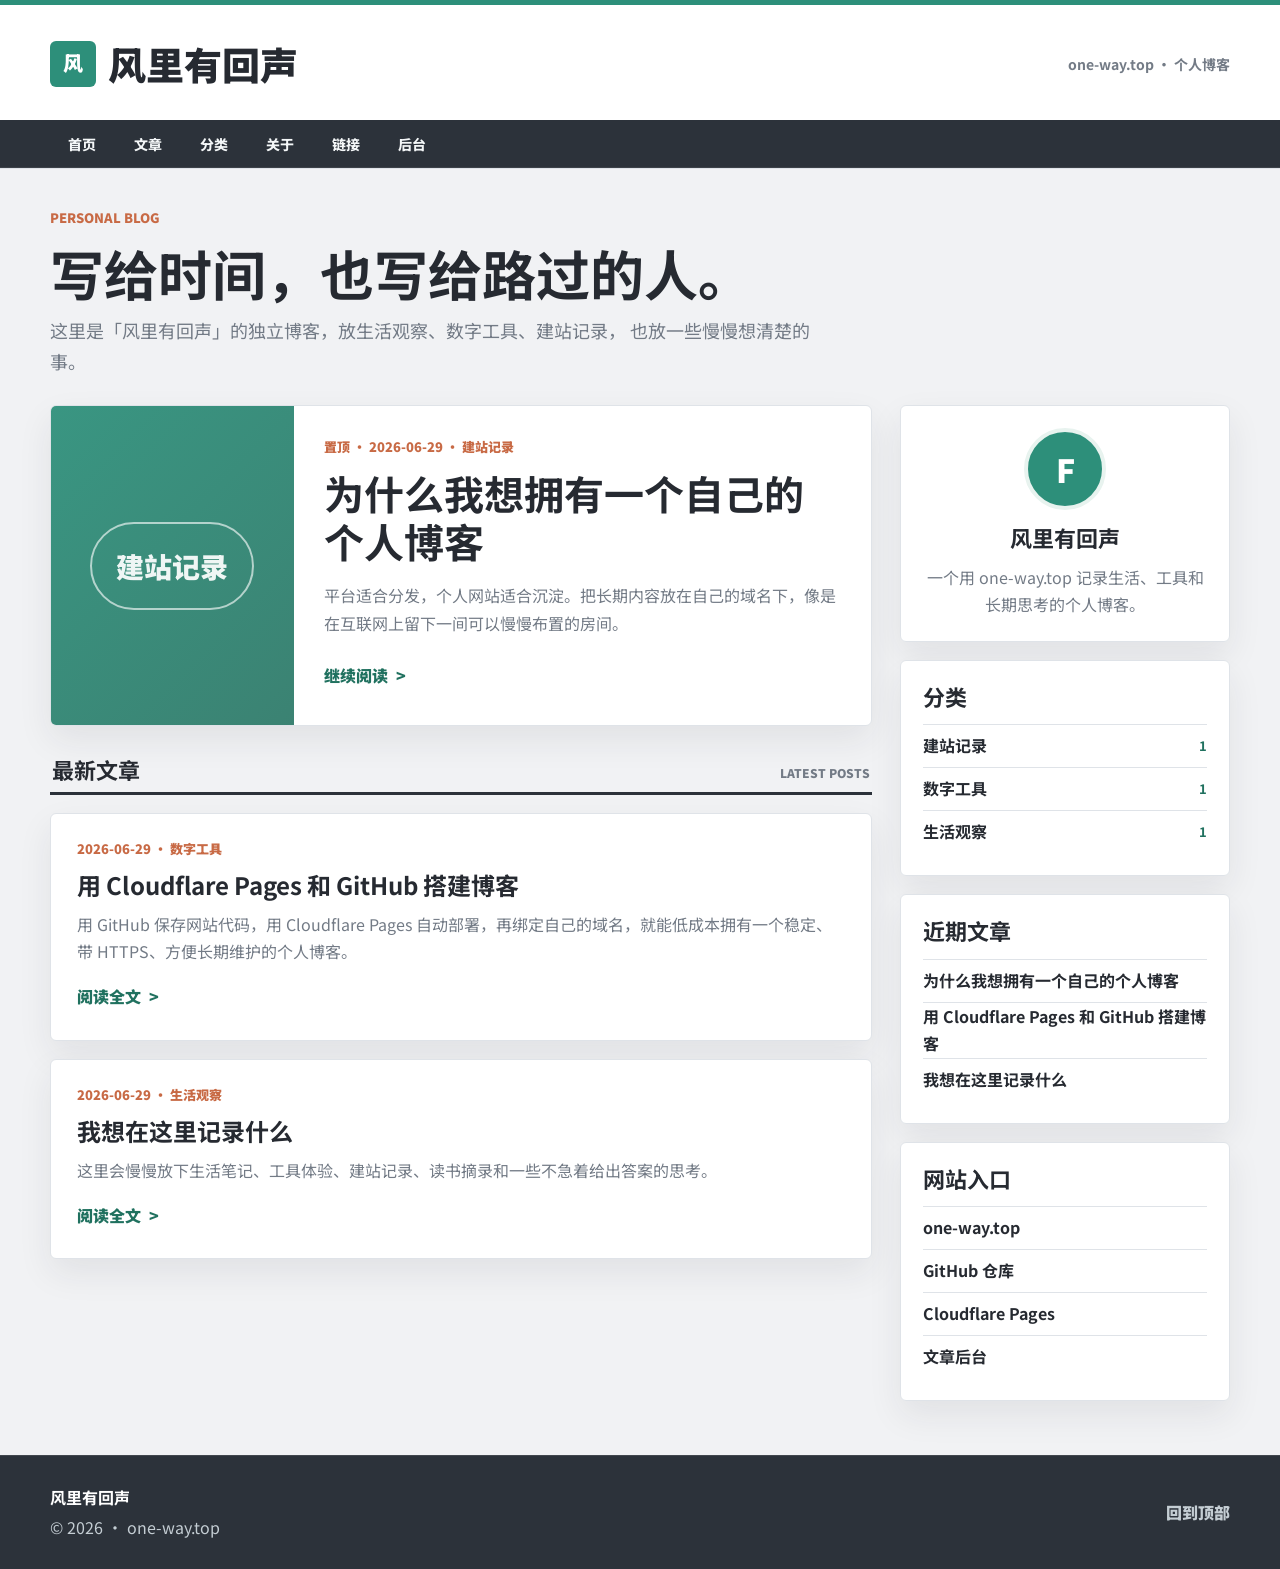
==== commit 39d46e00: "Add Decap CMS article admin" ====
--- a/index.html
+++ b/index.html
@@ -31,6 +31,7 @@
         <a href="#categories">分类</a>
         <a href="#about">关于</a>
         <a href="#links">链接</a>
+        <a href="/admin/">后台</a>
       </nav>
     </header>
 
@@ -46,7 +47,7 @@
 
       <div class="content-layout">
         <section class="post-feed" id="latest" aria-label="最新文章">
-          <article class="featured-post">
+          <article class="featured-post" id="featured-post">
             <div class="post-visual">
               <span>Echo</span>
             </div>
@@ -66,34 +67,38 @@
             <span>Latest Posts</span>
           </div>
 
-          <article class="post-card">
-            <p class="post-meta">2026-06-29 · 数字工具</p>
-            <h3>用 Cloudflare Pages 和 GitHub 搭建博客</h3>
-            <p>
-              用 GitHub 保存网站代码，用 Cloudflare Pages 自动部署，再绑定自己的域名，
-              就能低成本拥有一个稳定、带 HTTPS、方便长期维护的个人博客。
-            </p>
-            <a class="read-more" href="#">阅读全文</a>
-          </article>
+          <div class="post-list" id="post-list">
+            <article class="post-card">
+              <p class="post-meta">2026-06-29 · 数字工具</p>
+              <h3>用 Cloudflare Pages 和 GitHub 搭建博客</h3>
+              <p>
+                用 GitHub 保存网站代码，用 Cloudflare Pages 自动部署，再绑定自己的域名，
+                就能低成本拥有一个稳定、带 HTTPS、方便长期维护的个人博客。
+              </p>
+              <a class="read-more" href="#">阅读全文</a>
+            </article>
 
-          <article class="post-card">
-            <p class="post-meta">2026-06-29 · 生活观察</p>
-            <h3>我想在这里记录什么</h3>
-            <p>
-              这里会慢慢放下生活笔记、工具体验、建站记录、读书摘录和一些不急着给出答案的思考。
-            </p>
-            <a class="read-more" href="#">阅读全文</a>
-          </article>
+            <article class="post-card">
+              <p class="post-meta">2026-06-29 · 生活观察</p>
+              <h3>我想在这里记录什么</h3>
+              <p>
+                这里会慢慢放下生活笔记、工具体验、建站记录、读书摘录和一些不急着给出答案的思考。
+              </p>
+              <a class="read-more" href="#">阅读全文</a>
+            </article>
 
-          <article class="post-card">
-            <p class="post-meta">2026-06-29 · 长期思考</p>
-            <h3>给自己留一个不被算法打断的地方</h3>
-            <p>
-              首页不追热点，文章也不急着讨好任何推荐机制。这个网站更像一个稳定的入口，
-              让文字按照自己的节奏生长。
-            </p>
-            <a class="read-more" href="#">阅读全文</a>
-          </article>
+            <article class="post-card">
+              <p class="post-meta">2026-06-29 · 长期思考</p>
+              <h3>给自己留一个不被算法打断的地方</h3>
+              <p>
+                首页不追热点，文章也不急着讨好任何推荐机制。这个网站更像一个稳定的入口，
+                让文字按照自己的节奏生长。
+              </p>
+              <a class="read-more" href="#">阅读全文</a>
+            </article>
+          </div>
+
+          <article class="article-view" id="article-view" hidden></article>
         </section>
 
         <aside class="sidebar" aria-label="侧边栏">
@@ -107,7 +112,7 @@
 
           <section class="widget" id="categories">
             <h2>分类</h2>
-            <ul class="category-list">
+            <ul class="category-list" id="category-list">
               <li><a href="#notes"><span>生活观察</span><strong>3</strong></a></li>
               <li><a href="#notes"><span>数字工具</span><strong>2</strong></a></li>
               <li><a href="#notes"><span>建站记录</span><strong>2</strong></a></li>
@@ -117,7 +122,7 @@
 
           <section class="widget">
             <h2>近期文章</h2>
-            <div class="mini-posts">
+            <div class="mini-posts" id="recent-posts">
               <a href="#">为什么我想拥有一个自己的个人博客</a>
               <a href="#">用 Cloudflare Pages 和 GitHub 搭建博客</a>
               <a href="#">给自己留一个不被算法打断的地方</a>
@@ -134,6 +139,7 @@
               <a href="https://dash.cloudflare.com/" target="_blank" rel="noopener noreferrer">
                 Cloudflare Pages
               </a>
+              <a href="/admin/">文章后台</a>
             </div>
           </section>
         </aside>
--- a/styles.css
+++ b/styles.css
@@ -156,14 +156,16 @@
   padding-bottom: 54px;
 }
 
-.post-feed {
+.post-feed,
+.post-list {
   display: grid;
   gap: 18px;
 }
 
 .featured-post,
 .post-card,
-.widget {
+.widget,
+.article-view {
   border: 1px solid var(--line);
   border-radius: 6px;
   background: var(--paper);
@@ -268,6 +270,45 @@
 
 .post-card p {
   margin: 0 0 8px;
+}
+
+.article-view {
+  padding: 32px;
+}
+
+.article-view[hidden] {
+  display: none;
+}
+
+.article-view h2 {
+  margin: 10px 0 18px;
+  font-size: clamp(30px, 4vw, 44px);
+  line-height: 1.2;
+  letter-spacing: 0;
+}
+
+.article-body {
+  color: #3d444d;
+  font-size: 18px;
+}
+
+.article-body p {
+  margin: 0 0 18px;
+}
+
+.article-body h3,
+.article-body h4 {
+  margin: 28px 0 12px;
+  color: var(--ink);
+  line-height: 1.35;
+  letter-spacing: 0;
+}
+
+.back-link {
+  display: inline-flex;
+  margin-bottom: 18px;
+  color: var(--accent-dark);
+  font-weight: 900;
 }
 
 .sidebar {
@@ -420,7 +461,8 @@
 
   .featured-copy,
   .post-card,
-  .widget {
+  .widget,
+  .article-view {
     padding: 20px;
   }
 
